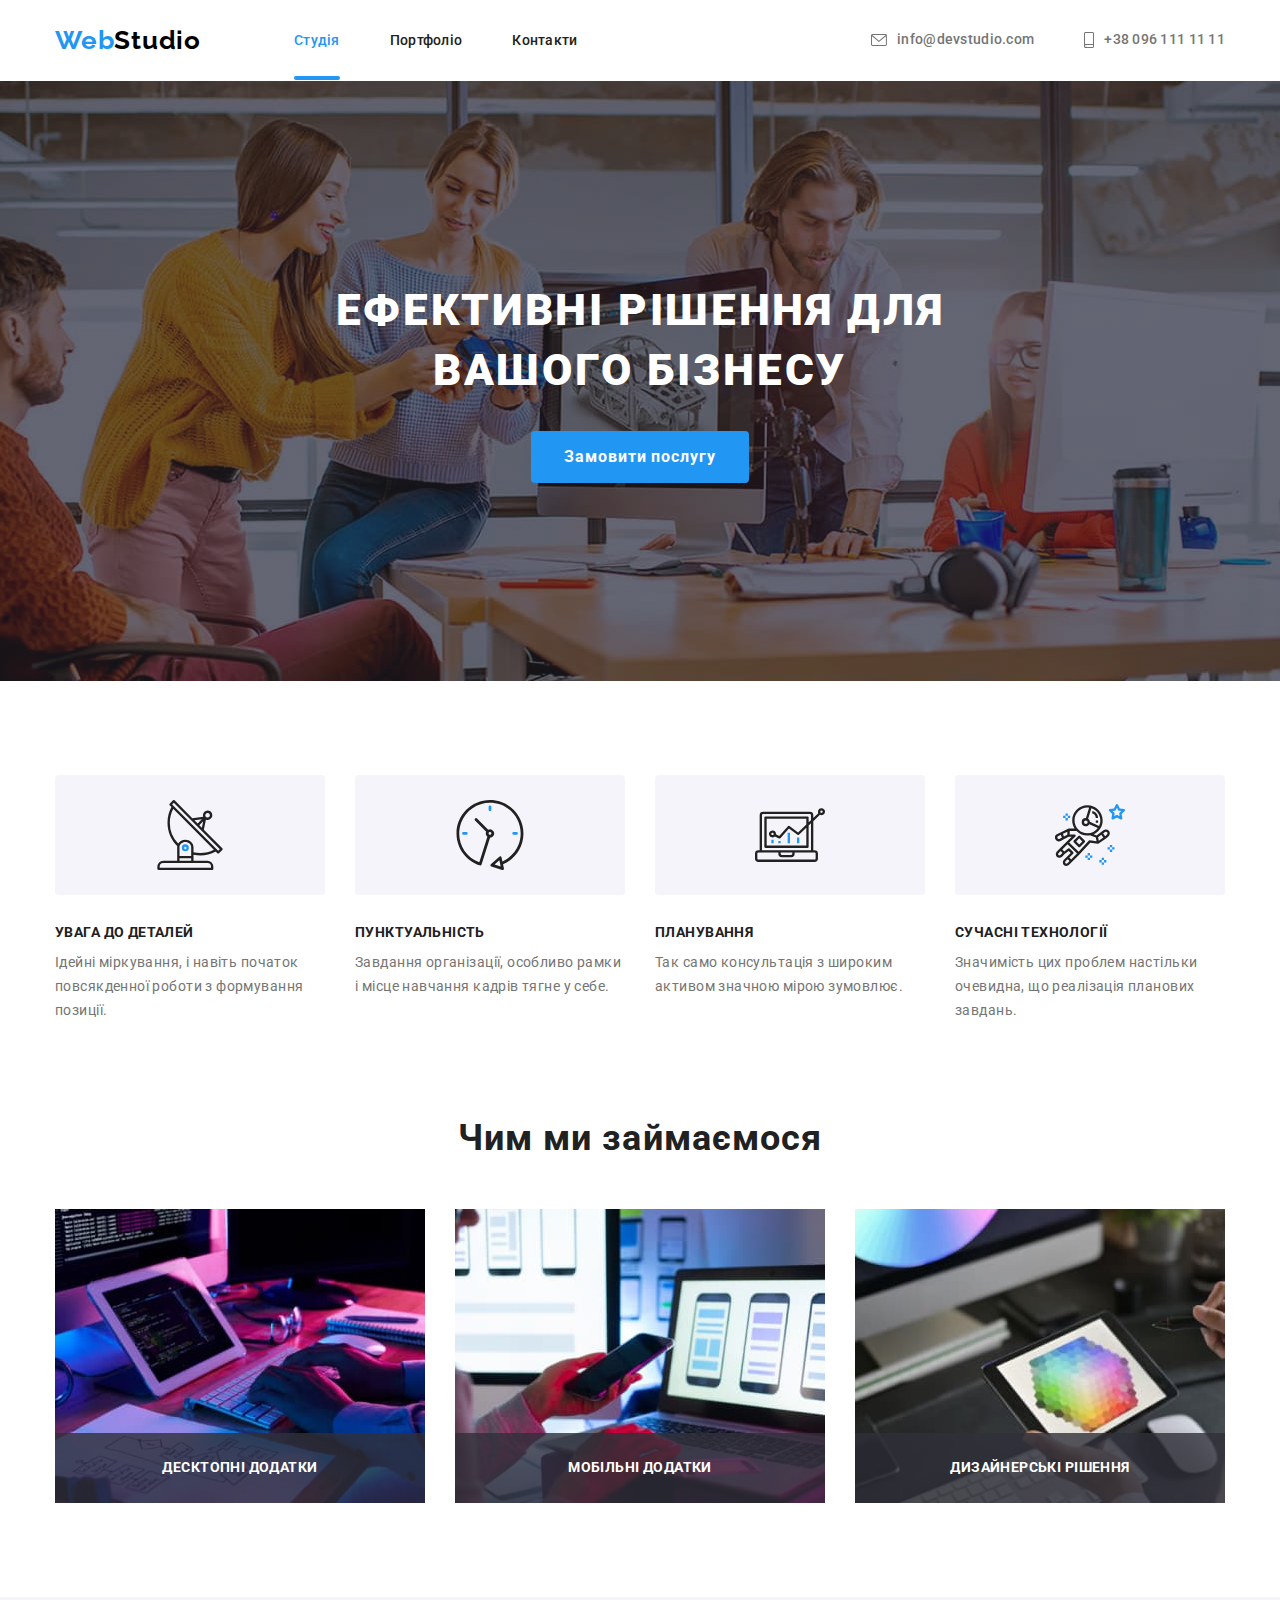
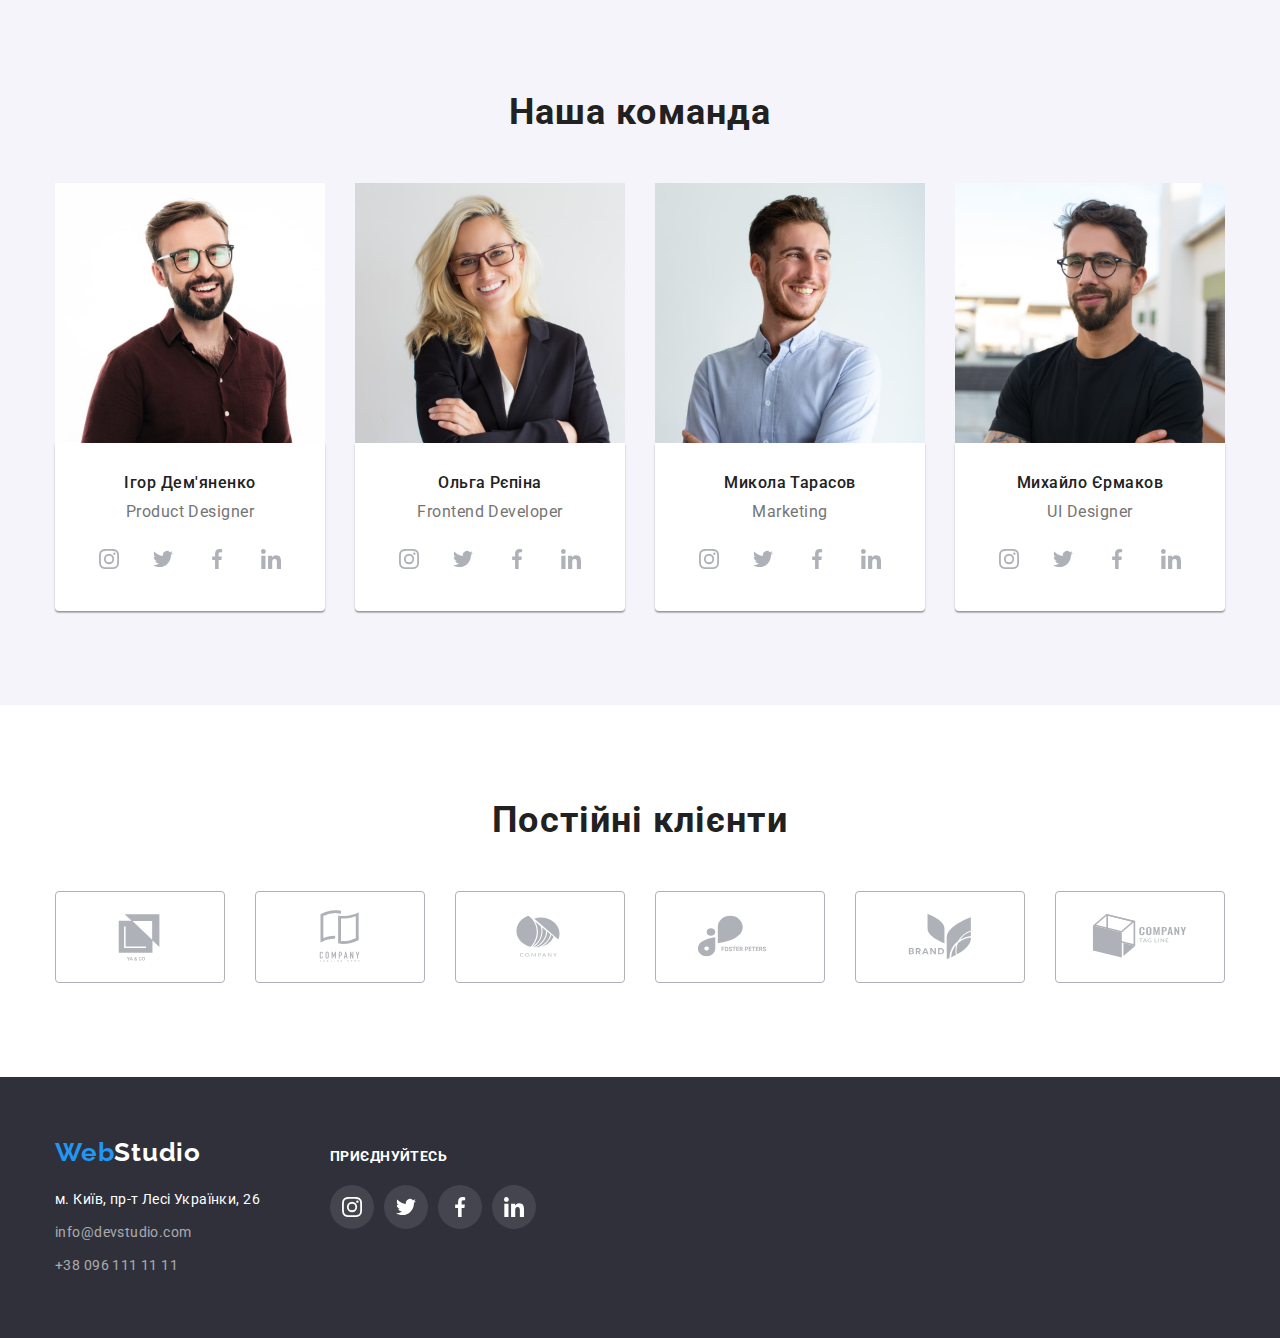
==== index.html @ 506ee1ae "створила репозиторій" ====
<!DOCTYPE html>
<html lang="uk">
<head>
    <meta charset="UTF-8">
    <meta http-equiv="X-UA-Compatible" content="IE=edge">
    <meta name="viewport" content="width=device-width, initial-scale=1.0">
    <title>Document</title>
    <link rel="preconnect" href="https://fonts.googleapis.com">
    <link rel="preconnect" href="https://fonts.gstatic.com" crossorigin>
    <link href="https://fonts.googleapis.com/css2?family=Raleway:wght@700&family=Roboto:wght@400;500;700;900&display=swap"
    rel="stylesheet">
    <link rel="stylesheet" href="https://cdnjs.cloudflare.com/ajax/libs/modern-normalize/1.0.0/modern-normalize.min.css" />
    <link rel="stylesheet" href="./css/styles.css">
</head>
<body>
    <!-- шапка -->
    <header class="header">
        <div class="conteiner">
            <nav class="nav-header list">        
        <a href="" lang="en" class="link logo">
            <span class="logo-color">Web</span>Studio</a>
        <ul class="header-nav list">
            <li class="header-items"><a href="./index.html" class="link studio-link">Студія</a></li>
            <li class="header-items"><a href="./portfolio.html" class="link">Портфоліо</a></li>
            <li class="header-items"><a href="" class="link">Контакти</a></li>
        </ul>
    </nav>
        <ul class="auth-nav list">
            <li class="auth-nav-items">
                <a href="mailto:info@devstudio.com" class="header-link link">
                    <svg class="icon-envelope" width="16" height="12">
                        <use href="./images/sprite.svg#icon-envelope"></use>
                    </svg>
                    info@devstudio.com
                </a>
            </li>
            <li class="auth-nav-items"> 
                <a href="tel:+380961111111" class="header-link link">
                    <svg class="icon-smartphone" width="10" height="16">
                        <use href="./images/sprite.svg#icon-smartphone"></use>
                    </svg>
                    +38 096 111 11 11
                </a>
            </li>
        </ul>
        
    </div>
    
    </header>
    <!-- main -->
    <main>
    <!-- герой -->
     <section class="hero">
        <div class="conteiner">
            <h1 class="hero-title">Ефективні рішення для вашого бізнесу</h1>
            <button type="button" class="hero-button" data-modal-open>Замовити послугу</button>
        </div>
            
    </section>
    
    <!-- "особливості" -->
    <section class="specifics section">
        <div class="conteiner">
        <h2 class="visually-hidden">наші особливості</h2>
    <ul class="specifics-list list">
        <li class="specifics-items">
            <div class="specifics-feature">
                <svg class="icon-specifics" width="70" height="70">
                    <use href="./images/sprite.svg#icon-antenna">

                    </use>
                </svg>
            </div>
            <h3 class="specifics-title">Увага до деталей</h3>
            <p class="specifics-text">Ідейні міркування, і навіть початок повсякденної роботи з формування позиції.</p>
        </li>
        <li class="specifics-items">
            <div class="specifics-feature">
                <svg class="icon-specifics" width="70" height="70">
                    <use href="./images/sprite.svg#icon-clock">
            
                    </use>
                </svg>
            </div>
            <h3 class="specifics-title">Пунктуальність</h3>
            <p class="specifics-text">Завдання організації, особливо рамки і місце навчання кадрів тягне у себе.</p>
        </li>
        <li class="specifics-items">
            <div class="specifics-feature">
                <svg class="icon-specifics" width="70" height="70">
                    <use href="./images/sprite.svg#icon-diagram">
            
                    </use>
                </svg>
            </div>
            <h3 class="specifics-title">Планування</h3>
            <p class="specifics-text">Так само консультація з широким активом значною мірою зумовлює.</p>
        </li>
        <li class="specifics-items">
            <div class="specifics-feature">
                <svg class="icon-specifics" width="70" height="70">
                    <use href="./images/sprite.svg#icon-astronaut">
            
                    </use>
                </svg>
            </div>
            <h3 class="specifics-title">Сучасні технології</h3>
            <p class="specifics-text">Значимість цих проблем настільки очевидна, що реалізація планових завдань.</p>
        </li>
    </ul>
</div>
        
    </section>
    <!-- Чем мы занимаемся -->
    <section class="work section">
        <div class="conteiner">
            <h2 class="work-title">Чим ми займаємося</h2>
        <ul class="work-list list" >
            <li class="work-items">
                <div class="work-card">
                    <img src="./images/box1.jpg" alt="людина працює за комп'ютером" width="370">
                    <h3 class="work-pre-title">Десктопні додатки</h3>
                </div>
                
            </li>
            <li class="work-items">
                <div class="work-card">
                    <img src="./images/box2.jpg" alt="людина працює за смартфоном" width="370">
                    <h3 class="work-pre-title">Мобільні додатки</h3>
                </div>
                
            </li>
            <li class="work-items">
                <div class="work-card">
                    <img src="./images/box3.jpg" alt="людина працює за планшетом" width="370">
                    <h3 class="work-pre-title">Дизайнерські рішення</h3>
                </div>
                
            </li>
        </ul>
    </div>
        
    </section>
    <!-- Наша команда -->
    <section class="team section">
        <div class="conteiner">        
            <h2 class="team-title">Наша команда</h2>
        <ul class="team-list list">

            <li class="team-items"><img src="./images/img1.jpg" alt="дизайнер продукта" width="270">

                 <div class="team-card">
                    <h3 class="team-name">Ігор Дем'яненко</h3>
                     <p lang="en" class="team-text">Product Designer</p>
                    <ul class="actions">
                        <li>
                            <a href="" class="link-icon">
                                <svg class="icon" width="20" height="20">
                                    <use href="./images/sprite.svg#icon-instagram"></use>
                                </svg>
                            </a>
                        </li>
                        <li>
                            <a href="" class="link-icon">
                                <svg class="icon" width="20" height="20">
                                    <use href="./images/sprite.svg#icon-twitter"></use>
                                </svg>
                            </a>
                        </li>
                        <li>
                            <a href="" class="link-icon">
                                <svg class="icon" width="20" height="20">
                                    <use href="./images/sprite.svg#icon-facebook"></use>
                                </svg></a>
                        </li>
                        <li>
                            <a href="" class="link-icon">
                                <svg class="icon" width="20" height="20">
                                    <use href="./images/sprite.svg#icon-linkedin"></use>
                                </svg></a>
                        </li>
                    </ul>
                </div>
            </li>

            <li class="team-items"><img src="./images/img2.jpg" alt="фронтенд-разработчик" width="270">
                <div class="team-card">
                    <h3 class="team-name">Ольга Рєпіна</h3>
                    <p lang="en" class="team-text">Frontend Developer</p>
                    <ul class="actions">
                        <li>
                            <a href="" class="link-icon">
                                <svg class="icon" width="20" height="20">
                                    <use href="./images/sprite.svg#icon-instagram"></use>
                                </svg>
                            </a>
                        </li>
                        <li>
                            <a href="" class="link-icon">
                                <svg class="icon" width="20" height="20">
                                    <use href="./images/sprite.svg#icon-twitter"></use>
                                </svg></a>
                        </li>
                        <li>
                            <a href="" class="link-icon">
                                <svg class="icon" width="20" height="20">
                                    <use href="./images/sprite.svg#icon-facebook"></use>
                                </svg></a>
                        </li>
                        <li>
                            <a href="" class="link-icon">
                                <svg class="icon" width="20" height="20">
                                    <use href="./images/sprite.svg#icon-linkedin"></use>
                                </svg></a>
                        </li>
                    </ul>
                </div>
            </li>

            <li class="team-items"><img src="./images/img3.jpg" alt="специалист по маркетингу" width="270">
                <div class="team-card">
                    <h3 class="team-name">Микола Тарасов</h3>
                    <p lang="en" class="team-text">Marketing</p>
                    <ul class="actions">
                        <li>
                            <a href="" class="link-icon">
                                <svg class="icon" width="20" height="20">
                                    <use href="./images/sprite.svg#icon-instagram"></use>
                                </svg>
                            </a>
                        </li>
                        <li>
                            <a href="" class="link-icon">
                                <svg class="icon" width="20" height="20">
                                    <use href="./images/sprite.svg#icon-twitter"></use>
                                </svg></a>
                        </li>
                        <li>
                            <a href="" class="link-icon">
                                <svg class="icon" width="20" height="20">
                                    <use href="./images/sprite.svg#icon-facebook"></use>
                                </svg></a>
                        </li>
                        <li>
                            <a href="" class="link-icon">
                                <svg class="icon" width="20" height="20">
                                    <use href="./images/sprite.svg#icon-linkedin"></use>
                                </svg></a>
                        </li>
                    </ul>
                </div>
            </li>

            <li class="team-items"><img src="./images/img4.jpg" alt="дизайнер пользовательского интерфейса" width="270">
                <div class="team-card">
                    <h3 class="team-name">Михайло Єрмаков</h3>
                    <p lang="en" class="team-text">UI Designer</p>
                    <ul class="actions">
                        <li>
                            <a href="" class="link-icon">
                                <svg class="icon" width="20" height="20">
                                    <use href="./images/sprite.svg#icon-instagram"></use>
                                </svg>
                            </a>
                        </li>
                        <li>
                            <a href="" class="link-icon">
                                <svg class="icon" width="20" height="20">
                                    <use href="./images/sprite.svg#icon-twitter"></use>
                                </svg></a>
                        </li>
                        <li>
                            <a href="" class="link-icon">
                                <svg class="icon" width="20" height="20">
                                    <use href="./images/sprite.svg#icon-facebook"></use>
                                </svg>
                            </a>
                        </li>
                        <li>
                            <a href="" class="link-icon">
                                <svg class="icon" width="20" height="20">
                                    <use href="./images/sprite.svg#icon-linkedin"></use>
                                </svg>
                            </a>
                        </li>
                    </ul>
                </div>
            </li>
        </ul>
    </div>

    </section>

    <!-- постійні слієнти -->
    <section class="client section">
        <div class="conteiner">
            <h2 class="client-title">Постійні клієнти</h2>
            <ul class="client-list list">
                <li class="client-items">
                    <a href="" class="client-link">
                        <svg class="icon-client" width="106" height="60">
                            <use href="./images/sprite.svg#icon-group1"></use>
                        </svg>
                    </a>
                </li>
                <li class="client-items">
                    <a href="" class="client-link">
                        <svg class="icon-client" width="106" height="60">
                            <use href="./images/sprite.svg#icon-group2"></use>
                        </svg>
                    </a>
                </li>
                <li class="client-items">
                    <a href="" class="client-link">
                        <svg class="icon-client" width="106" height="60">
                            <use href="./images/sprite.svg#icon-group3"></use>
                        </svg>
                    </a>
                </li>
                <li class="client-items">
                    <a href="" class="client-link">
                        <svg class="icon-client" width="106" height="60">
                            <use href="./images/sprite.svg#icon-group4"></use>
                        </svg>
                    </a>
                </li>
                <li class="client-items">
                    <a href="" class="client-link">
                        <svg class="icon-client" width="106" height="60">
                            <use href="./images/sprite.svg#icon-group5"></use>
                        </svg>
                    </a>
                </li>
                <li class="client-items">
                    <a href="" class="client-link">
                        <svg class="icon-client" width="106" height="60">
                            <use href="./images/sprite.svg#icon-group6"></use>
                        </svg>
                    </a>
                </li>
            </ul>

        </div>
    </section>
</main>

<footer class="footer">
    <div class="conteiner">
        <div>
            <a href="" lang="en" class="link logo footer-logo"><span class="logo-color">Web</span><span
                    class="logo-second">Studio</span></a>
            <address class="footer-address">
                <p class="footer-text">м. Київ, пр-т Лесі Українки, 26</p>
                <ul class="footer-contacts list">
                    <li class="footer-items"><a href="mailto:info@devstudio.com" class="link">info@devstudio.com</a></li>
                    <li class="footer-items"><a href="tel:+380961111111" class="link">+38 096 111 11 11</a></li>
                </ul>
            </address>
        </div> 
        
    <div class="social-links">
        <h3 class="links-title">приєднуйтесь</h3>
        <ul class="social-links-list list">
            <li class="social-links-items">
                <a href="" class="social-links-link">
                    <svg class="icon-social-links" width="20" height="20">
                        <use href="./images/sprite.svg#icon-instagram"></use>
                    </svg>
                </a>
            </li>
            <li class="social-links-items">
                <a href="" class="social-links-link">
                    <svg class="icon-social-links" width="20" height="20">
                      <use href="./images/sprite.svg#icon-twitter"></use>
                    </svg>
                </a>
            </li>
            <li class="social-links-items">
                <a href="" class="social-links-link">
                  <svg class="icon-social-links" width="20" height="20">
                    <use href="./images/sprite.svg#icon-facebook"></use>
                  </svg>
                </a>
                
            </li>
            <li class="social-links-items">
                <a href="" class="social-links-link">
                    <svg class="icon-social-links" width="20" height="20">
                      <use href="./images/sprite.svg#icon-linkedin"></use>
                    </svg>
                </a>
                
            </li>
        </ul>
    </div>
    </div>
</footer>
<!-- модальне вікно -->
<div class="backdrop is-hidden" data-modal>
    <div class="modal">
        <button type="button" class="btn-modal-close" data-modal-close>
            <svg class="icon-close-black" width="18" height="18">
                <use href="./images/icon-close.svg#icon-close-black"></use>
            </svg>
        </button>
    </div>
</div>
<script src="./js/modal.js"></script>
    
</body>
</html>
---- css/styles.css ----
:root {
    --primery-text-color: #212121;
    --primery-bg-color: #FFFFFF;;
    --text-color: #757575;
    --accent: #2196F3;
    --hero-title-color: #FFFFFF;
    --footer-text-color: #FFFFFF;
    --footer-link-color: #FFFFFF99;
    --social-links-color: #FFFFFF;

}


p,
h1,
h2,
h3,
h4,
h5,
h6 {
    margin: 0;
}

ul {
    margin: 0;
    padding-left: 0;
}
img {
    display: block;
    max-width: 100%;
    height: auto;
}

body {
    color: var(--primery-text-color, black);
    background-color: var(--primery-bg-color, white);
    font-family: 'Roboto', sans-serif;
    
}
.visually-hidden {
    position: absolute;
    white-space: nowrap;
    width: 1px;
    height: 1px;
    overflow: hidden;
    border: 0;
    padding: 0;
    clip: rect(0 0 0 0);
    clip-path: inset(50%);
    margin: -1px;
}
.conteiner {
    width: 1200px;
    padding-left: 15px;
    padding-right: 15px;
    margin-left: auto;
    margin-right: auto;

    /* outline: 2px solid brown; */
}

/* header */
/* стилізація лого */

.header {
    padding-top: 25px;
    padding-bottom: 25px;
}
.header-portfolio {
    border-bottom: 1px solid #ECECEC;
}
.header .conteiner {
    display: flex;
    align-items: center;
      
}

.logo {
    color: #000000;
    font-family: 'Raleway', sans-serif;
    font-size: 26px;
    font-weight: 700;
    line-height: 1.19;
    letter-spacing: 0.03em;
    transition: color 250ms cubic-bezier(0.4, 0, 0.2, 1);
}

.logo-color {
    color: var(--accent, blue);
}
.logo:hover,
.logo:focus {
    color: var(--accent, blue);
}
.nav-header {
    display: flex;
}
.header-nav {
    display: flex;
    margin-left: 93px;
    align-items: center;
    column-gap: 50px;
}

.header-nav .link {
    color: var(--primery-text-color, black);
    font-size: 14px;
    padding-top: 32px;
    padding-bottom: 32px;
    font-weight: 500;
    line-height: 1.14;
    letter-spacing: 0.02em;
    transition: color 250ms cubic-bezier(0.4, 0, 0.2, 1);
    
}
.header-nav .link:hover,
.header-nav .link:focus {
    color: var(--accent, blue);
}

.header-nav .studio-link {
    color: var(--accent, blue);
    position: relative;
}

.studio-link::after {
    content: '';
    position: absolute;
    left: 0;
    bottom: 0;
    width: 100%;
    height: 4px;
    background: #2196F3;
    border-radius: 2px;
}

    

/* -------auth-nav---------- */
.auth-nav {
    display: flex;
    margin-left: auto;
    column-gap: 50px;
}
.auth-nav .link {
    color: var(--text-color, grey);
    font-size: 14px;
    font-weight: 500;
    line-height: 1.14;
    letter-spacing: 0.02em;
    transition: color 250ms cubic-bezier(0.4, 0, 0.2, 1);
}
.header-link {
    display: flex;
    align-items: center;
    gap: 10px;
}
.header-link:hover,
.header-link:focus {
    color: var(--accent);
    
}
.header-link:hover .icon-envelope,
.header-link:focus .icon-envelope {
    fill: var(--accent);
}
.icon-envelope {
    fill: #757575;
    cursor: pointer;
    transition: fill 250ms cubic-bezier(0.4, 0, 0.2, 1);
}
.header-link:hover .icon-smartphone,
.header-link:focus .icon-smartphone {
    fill: var(--accent);
}
.icon-smartphone {
    fill: #757575;
    cursor: pointer;
    transition: fill 250ms cubic-bezier(0.4, 0, 0.2, 1);
}

/* ------main----------*/
/* секція герой */
.section {
    padding-top: 94px;
    padding-bottom: 94px;
    
}

.hero {
  padding-top: 200px;
  padding-bottom: 200px;
  text-align: center;
  background-color: gray;
  max-width: 1600px;
  height: 600px;
  background-image: linear-gradient(rgba(47, 48, 58, 0.4), rgba(47, 48, 58, 0.4)), url(../images/hero.jpg);
  background-size: cover;
  background-repeat: no-repeat;
  background-position: center;
  margin-left: auto;
  margin-right: auto;
}
.hero-title {
    max-width: 696px;
    margin: auto;
    margin-bottom: 30px;

    color: var(--hero-title-color, white);
    font-size: 44px;
    font-weight: 900;
    line-height: 1.36;
    letter-spacing: 0.06em;
    text-transform: uppercase;
}
/* button */
.hero-button {
    display: inline-block;
    min-width: 216px;
    border-radius: 4px;
    border: 1px solid transparent;
    padding: 10px 32px;
    

    color: #FFFFFF;
    background-color: var(--accent, blue);
    font-family: inherit;
    font-size: 16px;
    font-weight: 700;
    line-height: 1.88;
    letter-spacing: 0.06em;
    cursor: pointer;
    transition: background-color 250ms cubic-bezier(0.4, 0, 0.2, 1);
    
}
.hero-button:hover,
.hero-button:focus {
    background-color: #188ce8;
}


/* specifics */

.specifics-list {
    display: flex;
    gap: 30px;   
}
.specifics-items {
    width: 270px;
}

.specifics-feature {
    height: 120px;
    border-radius: 4px;
    background-color: #F5F4FA; 
    padding: 25px 100px;
    margin-bottom: 30px;
}

.specifics-title {
    margin-bottom: 10px;

    color: var(--primery-text-color, black);
    font-size: 14px;
    font-weight: 700;
    line-height: 1.14;
    letter-spacing: 0.03em;
    text-transform: uppercase;
        
}
.specifics-text {

    color: var(--text-color, grey);
    font-size: 14px;
    line-height: 1.71;
    letter-spacing: 0.03em;
}

/* --------work-section------- */
.work {
    padding-top: 0;
    
}
.work-list {
    display: flex;
    gap: 30px;
    
}
.work-items {
    width: calc((100%-60px) / 3);
    
}
.work-title {
    margin-bottom: 50px;

    color: var(--primery-text-color, black);
    font-size: 36px;
    font-weight: 700;
    line-height: 1.17;
    letter-spacing: 0.03em;
    text-align: center;
}
.work-card {
    position: relative;
}
.work-pre-title {
    position: absolute;
    bottom: 0;
    display: flex;
    justify-content: center;
    align-items: center;
    width: 100%;
    height: 70px;
    background-color: rgba(47, 48, 58, 0.8);
    font-weight: 700;
    font-size: 14px;
    line-height: 1.14;
    text-align: center;
    letter-spacing: 0.03em;
    text-transform: uppercase;
    color: #FFFFFF;
}

/* -------team-section-----------*/
.team {
    background-color: #F5F4FA;
}
.team-title {
    margin-bottom: 50px;
    color: var(--primery-text-color, black);
    font-size: 36px;
    font-weight: 700;
    line-height: 1.17;
    letter-spacing: 0.03em;
    text-align: center;
}

.team-list {
    display: flex;
    gap: 30px;
    
}
.team-items {
    width: calc((100%-90px) / 4);
}

.team-card {
    background-color: var(--primery-bg-color, white);
    border-radius: 0px 0px 4px 4px;
    padding-top: 30px;
    padding-bottom: 30px;
    max-width: 270px;
    text-align: center;
    box-shadow: 0px 1px 3px rgba(0, 0, 0, 0.12),
     0px 1px 1px rgba(0, 0, 0, 0.14), 
     0px 2px 1px rgba(0, 0, 0, 0.2);
}
.team-name {
    min-width: 130px;
    margin-bottom: 10px;

    color: var(--primery-text-color, black);
    font-size: 16px;
    font-weight: 500;
    line-height: 1.19;
    letter-spacing: 0.03em;
        
}
.team-text {
    min-width: 130px;
    margin-bottom: 16px;

    color: var(--text-color, grey);
    line-height: 1.19;
    letter-spacing: 0.03em;
}
.actions {
    display: flex;
    padding: 0;
    margin: 0%;
    gap: 10px;
    justify-content: center;
    list-style: none;

}

.link-icon {
    display: flex;
    align-items: center;
    justify-content: center;
    width: 44px;
    height: 44px;
    background-color: #FFFFFF;
    border-radius: 50%;
    transition: background-color 250ms cubic-bezier(0.4, 0, 0.2, 1);
}

.link-icon:hover,
.link-icon:focus {
    background-color: var(--accent);
}
.link-icon:hover .icon,
.link-icon:focus .icon {
    fill: #FFFFFF;
}
.icon {
    fill: #AFB1B8;
    transition: fill 250ms cubic-bezier(0.4, 0, 0.2, 1);
}

/* ----списки------ */
.list {
    list-style: none;
}
.link {
    text-decoration: none;
}
/* ------постійні клієнти------*/

.client-title {
    margin-bottom: 50px;

    color: var(--primery-text-color, black);
    font-weight: 700;
    font-size: 36px;
    line-height: 1.17;
    text-align: center;
    letter-spacing: 0.03em;
}
.client-list {
    display: flex;
    padding: 0;
    margin: 0;
    gap: 30px;   
}

.client-items {
    width: 170px;
    height: 92px;
}
.client-link:hover,
.client-link:focus {
    border-color: var(--accent);
}
.client-link {
    display: flex;
    width: 100%;
    height: 100%;
    align-items: center;
    justify-content: center;
    border: 1px solid #AFB1B8;
    border-radius: 4px;
    transition: border 250ms cubic-bezier(0.4, 0, 0.2, 1);

}
.icon-client {
    fill: #AFB1B8;
    transition: fill 250ms cubic-bezier(0.4, 0, 0.2, 1);
}
.client-link:hover .icon-client,
.client-link:focus .icon-client {
    fill: var(--accent);
}
/* -----footer------*/

 .footer {
    background-color: #2F303A;
    padding-top: 60px;
    padding-bottom: 60px;
 }

 /* logo footer */

 .logo-second {
     color: #FFFFFF;
    transition: color 250ms cubic-bezier(0.4, 0, 0.2, 1);
 }

.footer-logo {
    display: block;
    margin-bottom: 20px;
 }
 .logo-second:hover,
 .logo-second:focus {
     color: var(--accent, blue);
 }

.footer-text {
    margin-bottom: 9px;
    color: var(--contacts-text-color, white);
    font-style: normal;
    font-size: 14px;
    line-height: 1.71;
    letter-spacing: 0.03em;      
}
.footer-contacts {
    display: flex;
    flex-direction: column;
    gap: 9px;
}
.footer-contacts .link {
    color: var(--footer-link-color, white);
    font-style: normal;
    font-size: 14px;
    line-height: 1.71;
    letter-spacing: 0.03em;
    transition: color 250ms cubic-bezier(0.4, 0, 0.2, 1);
}
.footer-contacts .link:hover,
.footer-contacts .link:focus {
    color: var(--accent, blue);
}
.footer>.conteiner {
    display: flex;
    align-items: baseline;
}


.social-links {
    display: flex;
    flex-direction: column;
    margin-left: 70px;

}

.links-title {
    margin-bottom: 20px;
    color: var(--footer-text-color);        
    font-weight: 700;
    font-size: 14px;
    line-height: 1.14;
    letter-spacing: 0.03em;
    text-transform: uppercase;
}
.social-links-list {
    display: flex;
    gap: 10px;
}
.social-links-link {
    display: inline-block;
    padding: 12px;
    border-radius: 50%;
    width: 44px;
    height: 44px;
    background-color: rgba(255, 255, 255, 0.1);
    transition: background-color 250ms cubic-bezier(0.4, 0, 0.2, 1);
}
.social-links-link:hover,
.social-links-link:focus {
    background-color: var(--accent);
}
.icon-social-links {
    fill: var(--social-links-color);
}
/* -------модальне вікно------- */

.backdrop {
    width: 100%;
    height: 100%;
    position: fixed;
    top: 0;
    background-color: rgba(0, 0, 0, 0.2);
    transition: opacity 250ms cubic-bezier(0.4, 0, 0.2, 1), 
    visibility 250ms cubic-bezier(0.4, 0, 0.2, 1);
}
.modal {
    width: 528px;
    min-height: 581px;
    background-color: #FFFFFF;
    border-radius: 4px;
    box-shadow: 0px 1px 3px rgba(0, 0, 0, 0.12), 0px 1px 1px rgba(0, 0, 0, 0.14), 0px 2px 1px rgba(0, 0, 0, 0.2);
    position: absolute;
    top: 50%;
    left: 50%;
    transform: translate(-50%, -50%) scale(1);
    transition: transform 250ms cubic-bezier(0.4, 0, 0.2, 1);

}

.backdrop.is-hidden .modal {
    transform: translate(-50%, -50%) scale(0);
}
.btn-modal-close {
    width: 30px;
    height: 30px;
    position: absolute;
    right: 14px;
    top: 14px;
    background: #FFFFFF;
    border: 1px solid rgba(0, 0, 0, 0.1);
    border-radius: 50%;
    display: flex;
    align-items: center;
    justify-content: center;
    cursor: pointer;
}
.is-hidden {
    opacity: 0;
    visibility: hidden;
    pointer-events: none;
}

/* -------portfolio-------- */
.header-nav .portfolio-link {
    color: var(--accent, blue);
    position: relative;
}
.portfolio-link::after {
    content: '';
    position: absolute;
    left: 0;
    bottom: 0;
    width: 100%;
    height: 4px;
    background: #2196F3;
    border-radius: 2px

}
.filter-list .link {
    color: var(--primery-text-color, black);
}

/* portfolio button */

    
.button-list {
    display: flex;
    justify-content: center;
    gap: 8px;
    margin-bottom: 50px;
}

.button-portfolio {
    display: inline-block;
    min-width: 73px;
    border-radius: 4px;
    border: 1px solid transparent;
    padding: 6px 22px;
    text-align: center;

    color: var(--primery-text-color, black);
    background-color: #F5F4FA;
    font-family: inherit;   
    font-weight: 500;
    font-size: 16px;
    line-height: 1.62;
    letter-spacing: 0.03em;
    cursor: pointer;
    transition-property: color, background-color, box-shadow;
    transition-duration: 250ms;
    transition-timing-function: cubic-bezier(0.4, 0, 0.2, 1)
}

.button-portfolio:hover,
.button-portfolio:focus {
    color: var(--hero-title-color, white);
    background-color: var(--accent, blue);
    box-shadow: 0px 3px 1px rgba(0, 0, 0, 0.1), 0px 1px 2px rgba(0, 0, 0, 0.08), 0px 2px 2px rgba(0, 0, 0, 0.12);
}

.filter-list {
   display: flex;
   flex-wrap: wrap;
   gap: 30px;
    
}
.filter-items {
    max-width: 370px;
}
.filter-items {
    width: calc((100%-60px) / 3);   
}
.filter-link {
    display: block;
}
.filter-link:hover,
.filter-link:focus {
    box-shadow: 0px 1px 1px rgba(0, 0, 0, 0.12), 0px 4px 4px rgba(0, 0, 0, 0.06), 1px 4px 6px rgba(0, 0, 0, 0.16);
}
.filter-card {
    padding: 20px 24px;
    border: 1px solid #EEEEEE;
    border-top: none;
    background: #FFFFFF;

}
.filter-title {
    margin-bottom: 4px;
    max-width: 322px;
    
    color: var(--primery-text-color, black);
    font-size: 18px;
    font-weight: 700;
    line-height: 2;
    letter-spacing: 0.06em;
        
}
.filter-text {
    max-width: 322px;
    
    color: var(--text-color, grey);
    line-height: 1.88;
    letter-spacing: 0.03em;       
}
.filter-top-wrap {
    position: relative;
    overflow: hidden;
}
.filter-top-text {
    position: absolute;
    top: 0;
    left: 0;
    width: 100%;
    height: 100%;
    padding: 63px 24px;
    font-weight: 400;
    font-size: 18px;
    line-height: 1.56;
    letter-spacing: 0.03em;
    background-color: rgba(33, 150, 243, 0.9);
    color: #FFFFFF;
    transform: translateY(100%);
    transition: transform 250ms cubic-bezier(0.4, 0, 0.2, 1);
}
.filter-link:hover .filter-top-text,
.filter-link:focus .filter-top-text {
    transform: translateY(0%)
}
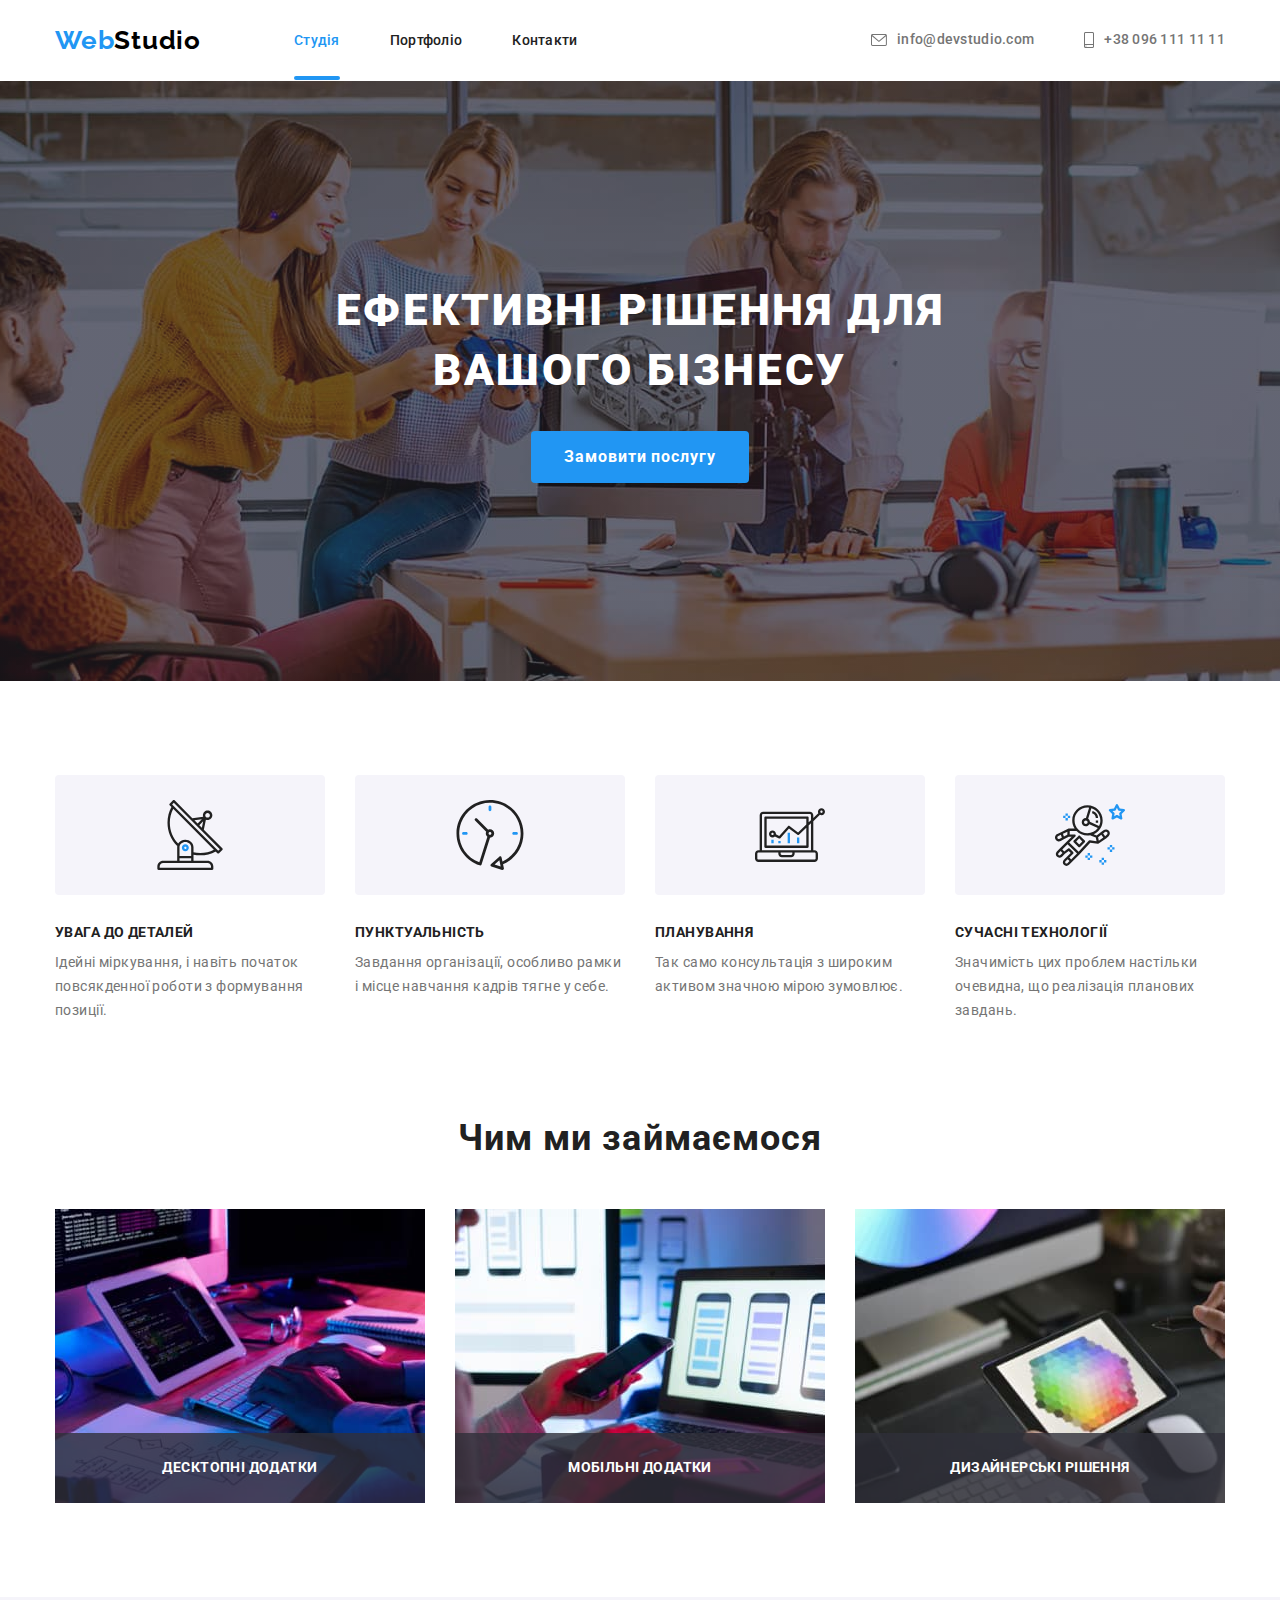
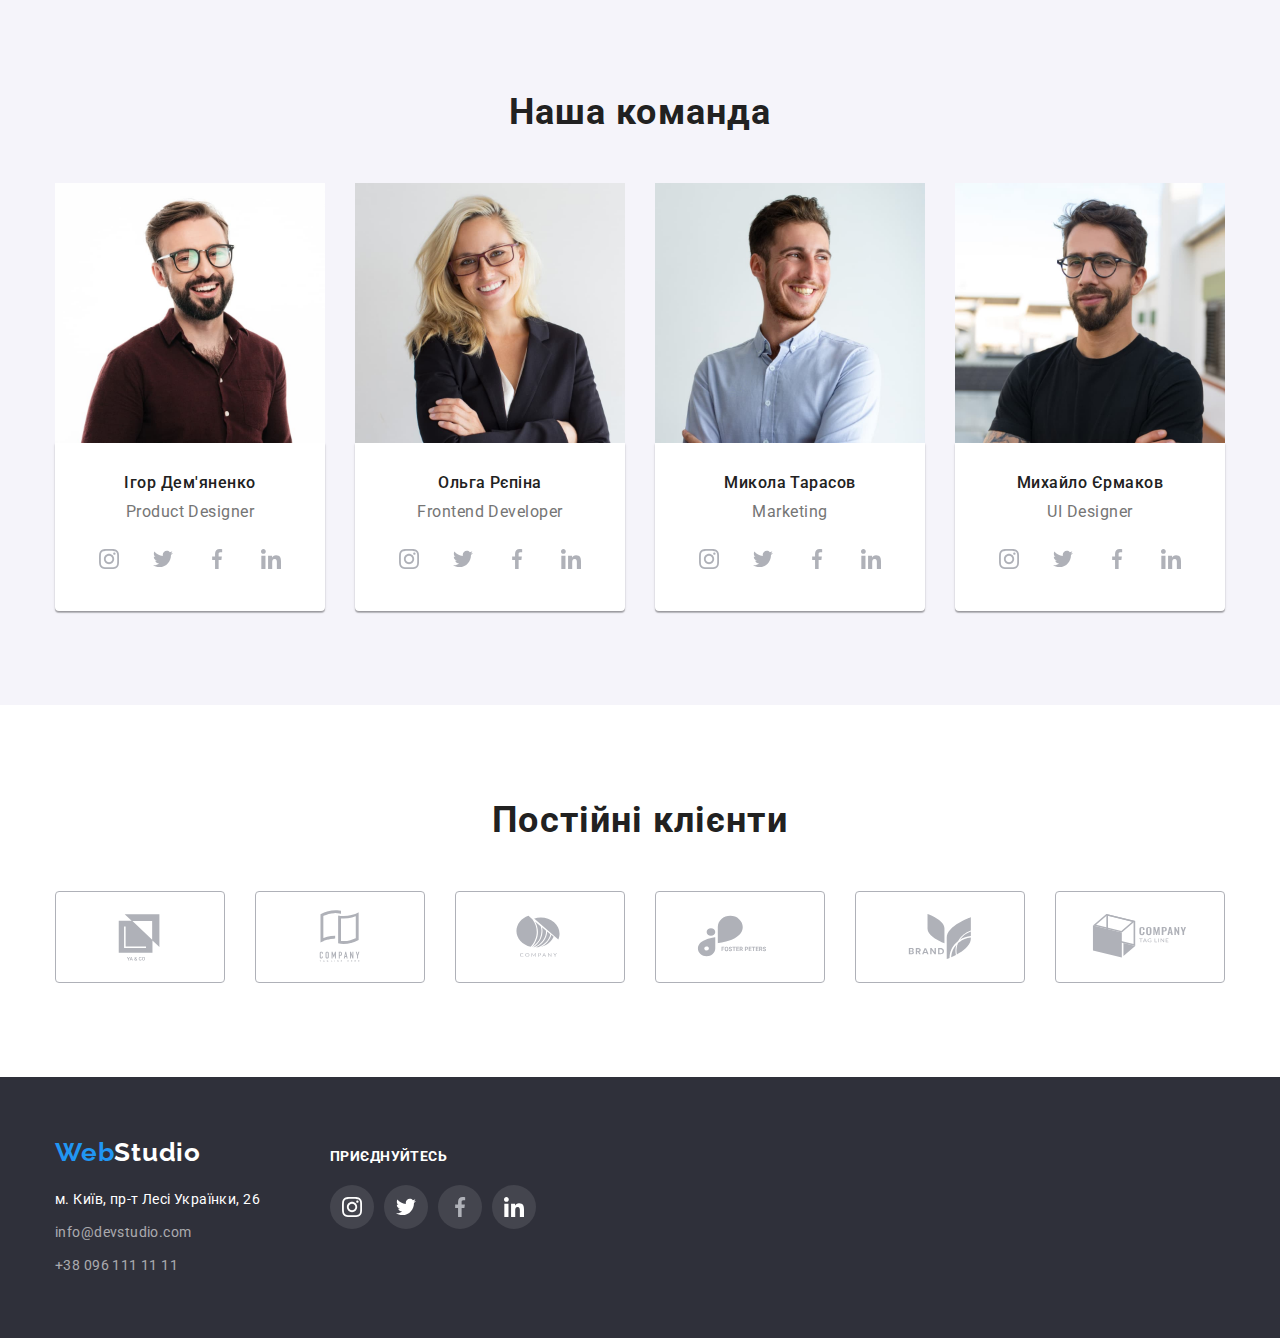
==== commit 97626d6a: "checkbox" ====
--- a/index.html
+++ b/index.html
@@ -403,6 +403,56 @@
                 <use href="./images/icon-close.svg#icon-close-black"></use>
             </svg>
         </button>
+        <form for="" class="modal-form">
+            <p class="modal-title">Залиште свої дані, ми вам передзвонимо</p>
+            <div class="input-field">
+                <label for="name" class="modal-text">Ім'я</label>
+                <div class="input-wrap">
+                    <input type="name" class="form-input" name="name" id="name" required>
+                    <svg class="input-icon" width="18" height="18">
+                        <use href="./images/sprite.svg#icon-person"></use>
+                    </svg>
+                </div>
+                
+            </div>
+            <div class="input-field">
+                <label for="tel" class="modal-text">Телефон</label>
+                <div class="input-wrap">
+                    <input type="tel" class="form-input" name="tel" id="tel" required>
+                    <svg class="input-icon" width="18" height="18">
+                        <use href="./images/sprite.svg#icon-phone"></use>
+                    </svg>
+                </div>
+                
+            </div>
+            <div class="input-field">
+                <label for="mail" class="modal-text">Пошта</label>
+                <div class="input-wrap">
+                    <input type="email" class="form-input" name="mail" id="mail" required>
+                    <svg class="input-icon" width="18" height="18">
+                        <use href="./images/sprite.svg#icon-email"></use>
+                    </svg>
+                </div>
+                
+
+            </div>
+            <div class="textarea-field">
+            <label for="user-comment" class="modal-text">Коментар</label>
+            <textarea name="user-comment" id="user-comment" class="form-textarea" placeholder="Введіть текст"></textarea>
+            </div>
+            
+            <div class="check-field">
+                <input type="checkbox" class="input-check" name="check-policy" id="check-policy" value="true">
+            <label for="check-policy" class="check-text">
+                <span>
+                    <svg class="icon-check-mark" width="11" height="8">
+                        <use href="./images/sprite.svg#icon-check-mark"></use>
+                    </svg>
+                </span>Погоджуюся з розсилкою та приймаю 
+                <a href="" class="check-link link">Умови договору</a>
+            </label>
+            </div>
+        </form>
     </div>
 </div>
 <script src="./js/modal.js"></script>
--- a/css/styles.css
+++ b/css/styles.css
@@ -600,7 +600,120 @@
     visibility: hidden;
     pointer-events: none;
 }
-
+.icon-close-black {
+    fill: currentColor;
+    transition: fill 250ms cubic-bezier(0.4, 0, 0.2, 1);
+}
+.icon-close-black:hover,
+.icon-close-black:focus {
+    fill: var(--accent); 
+}
+/*-------- form -------*/
+.modal-form {
+    padding: 40px;
+}
+.input-field {
+    margin-bottom: 10px;
+}
+.modal-title {
+    margin-bottom: 12px;
+    font-weight: 700;
+    font-size: 20px;
+    line-height: 1.15;
+    text-align: center;
+    letter-spacing: 0.03em;
+    color: var(--primery-text-color);
+}
+.form-input {
+    width: 100%;
+    height: 40px;
+    border: 1px solid rgba(33, 33, 33, 0.2);
+    border-radius: 4px;
+    padding-left: 42px;
+    padding-top: 12px;
+    padding-bottom: 12px;
+}
+.modal-text {
+    display: block;
+    margin-bottom: 4px;
+    font-weight: 400;
+    font-size: 12px;
+    line-height: 1.17;
+    letter-spacing: 0.01em;
+    color: var(--text-color);
+}
+.textarea-field {
+    margin-bottom: 20px;  
+}
+.form-textarea {
+    width: 100%;
+    height: 120px;
+    resize: none;
+    padding: 12px 16px;
+    border: 1px solid rgba(33, 33, 33, 0.2);
+    border-radius: 4px;
+    
+}
+.form-textarea:focus {
+    outline-color: var(--accent);
+
+}
+.form-textarea::placeholder {
+    font-weight: 400;
+    font-size: 12px;
+    line-height: 1.17;
+    letter-spacing: 0.01em;
+    color: rgba(117, 117, 117, 0.5);
+}
+.input-wrap{
+    position: relative;
+}
+.input-icon {
+    position: absolute;
+    top: 50%;
+    left: 12px;
+    transform: translateY(-50%);
+
+}
+.form-input:focus {
+    outline-color: var(--accent);
+}
+.form-input:focus + .input-icon {
+    fill: var(--accent);
+}
+/*-------checkbox--------- */
+.check-field {
+    margin-bottom: 30px;
+}
+.check-text {
+    display: flex;
+    align-items: center;
+    font-size: 14px;
+    line-height: 1.71;
+    letter-spacing: 0.03em;
+    color: var(--text-color);
+}
+.check-link {
+    font-size: 14px;
+    line-height: 1.71;
+    letter-spacing: 0.03em;
+    text-decoration-line: underline;
+    color: var(--accent);
+}
+.icon-check-mark {
+    fill: transparent;
+    transition: fill 250ms cubic-bezier(0.4, 0, 0.2, 1);
+}
+.check-text span {
+    width: 16px;
+    height: 15px;
+    border-radius: 2px;
+    border: 2px solid #212121;
+    display: flex;
+    align-items: center;
+    justify-content: center;
+    margin-right: 7px;
+}
 /* -------portfolio-------- */
 .header-nav .portfolio-link {
     color: var(--accent, blue);
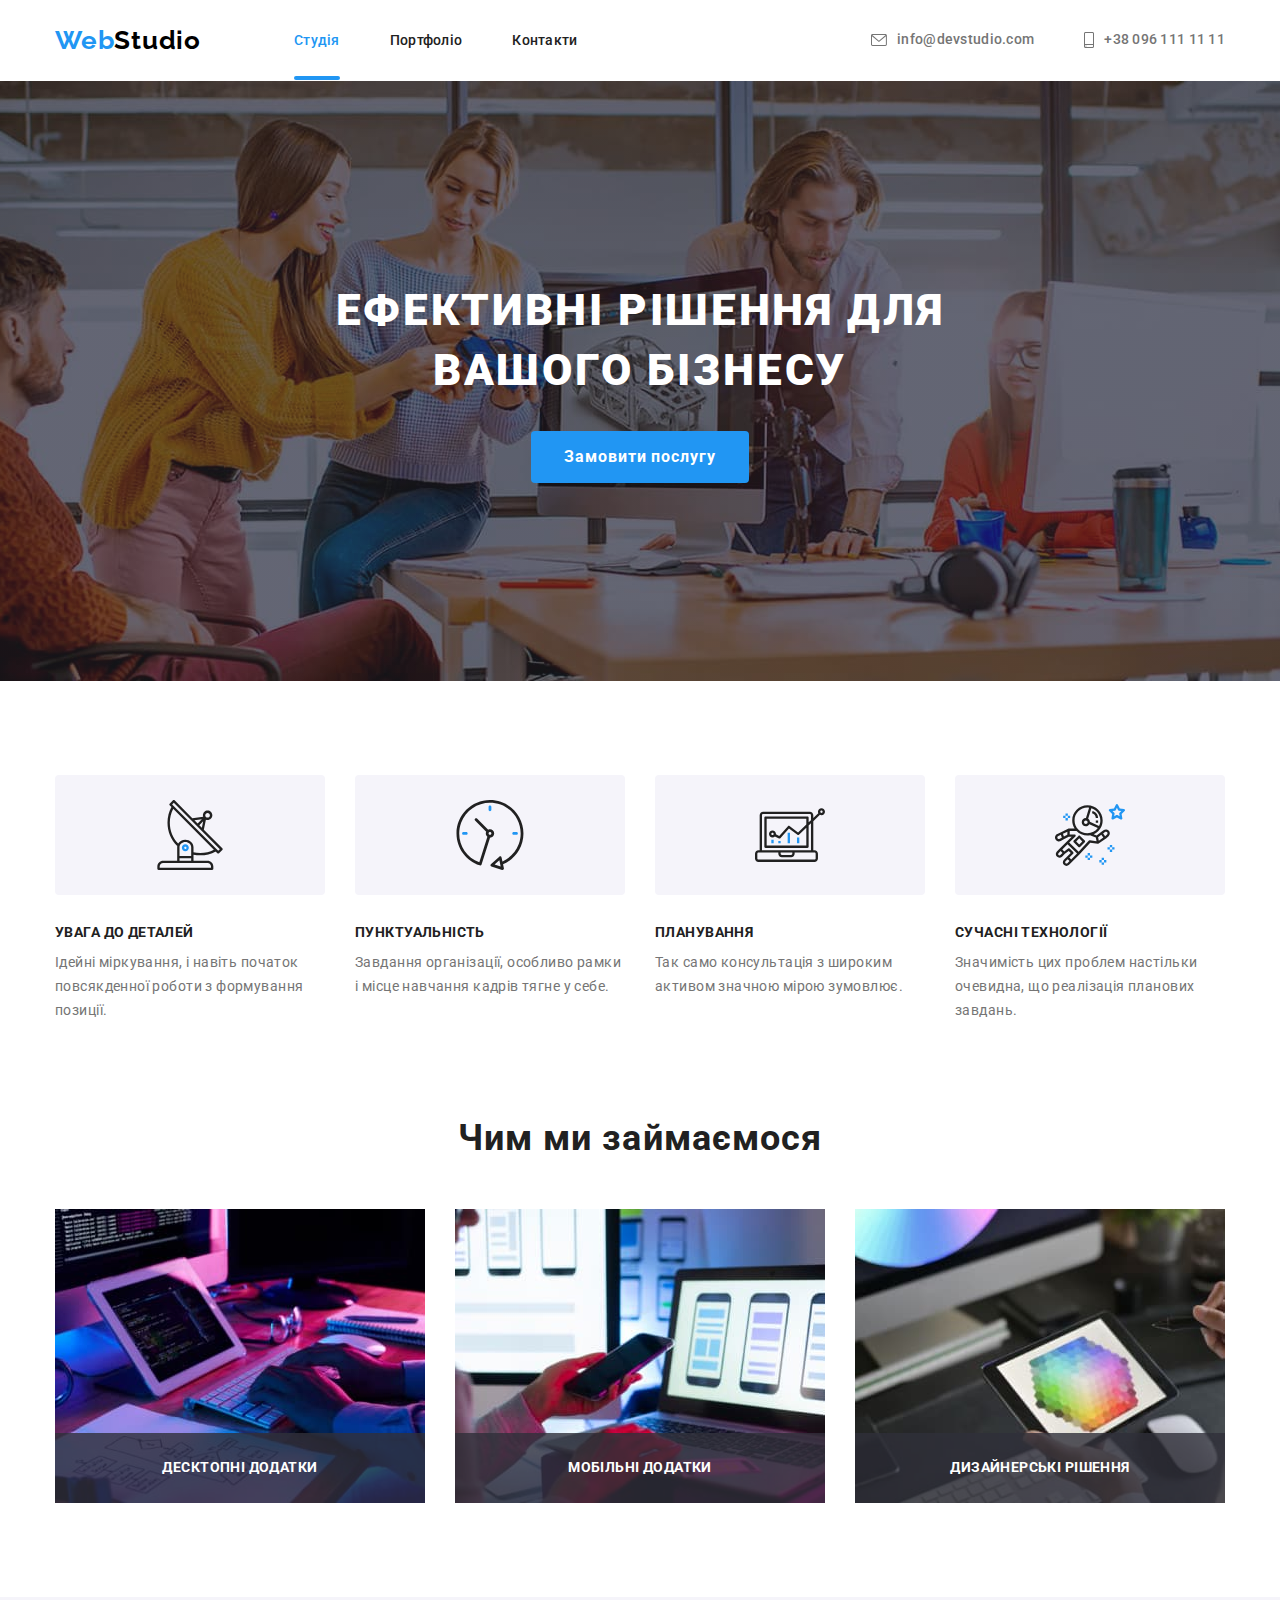
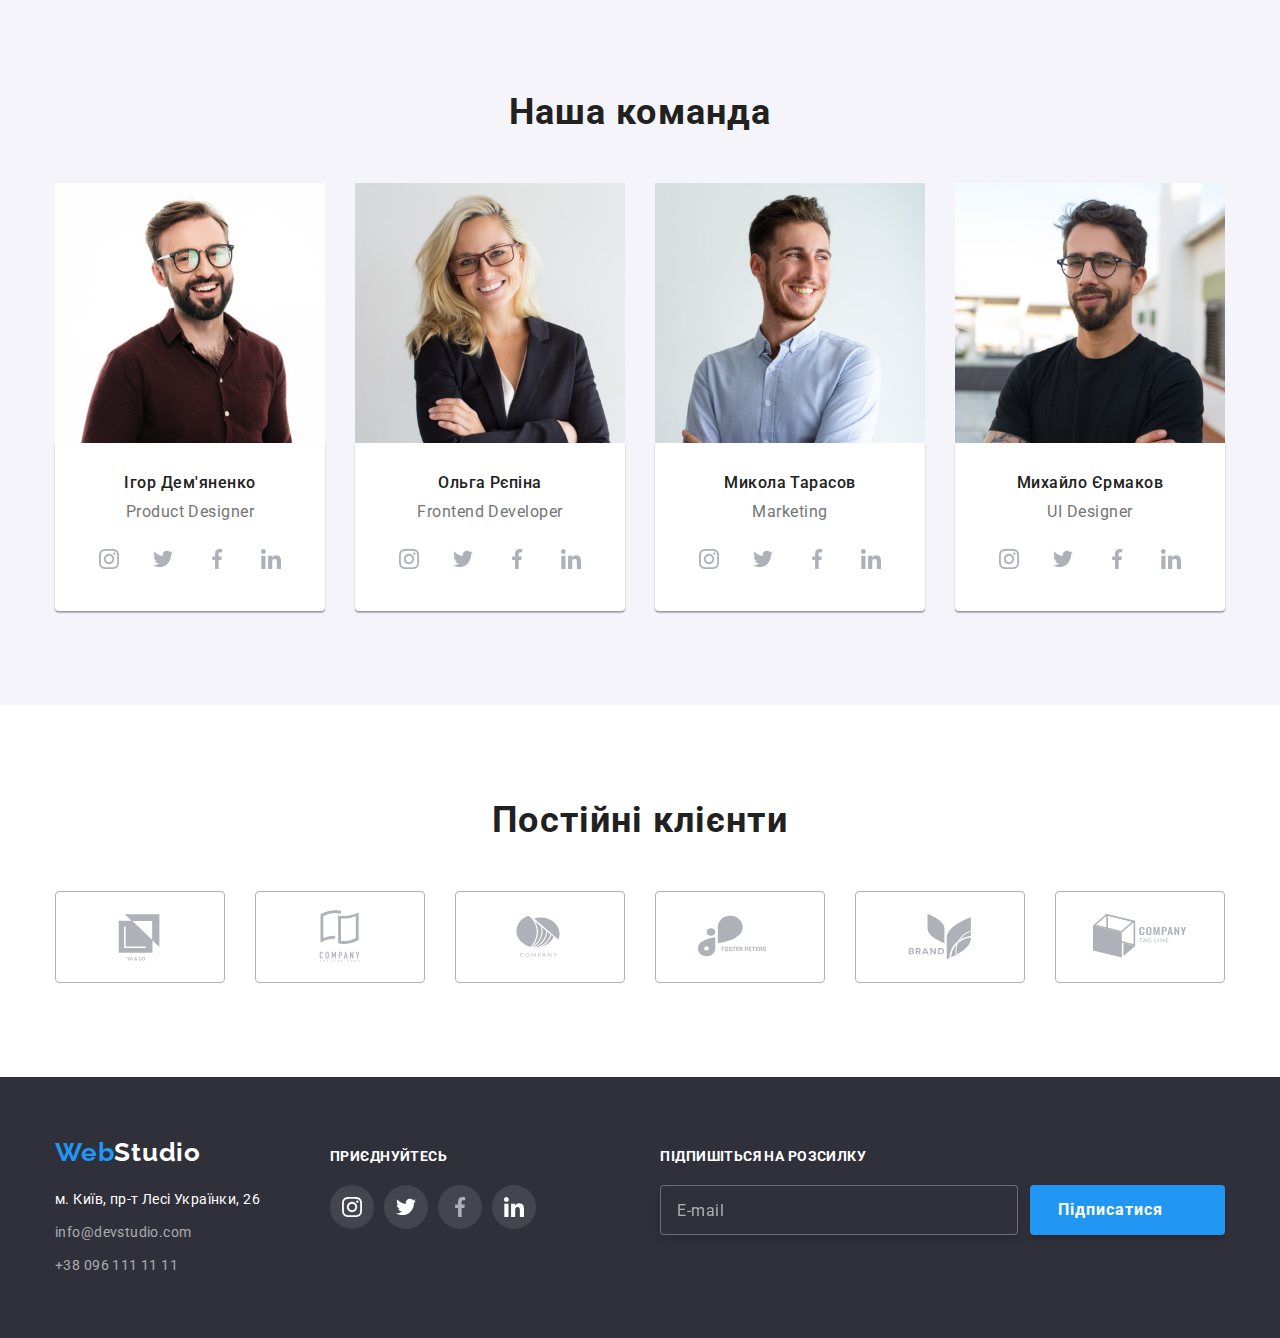
==== commit ecc62e44: "закінчила футер" ====
--- a/index.html
+++ b/index.html
@@ -393,6 +393,18 @@
             </li>
         </ul>
     </div>
+    <form class="footer-form">
+       <h3 class="footer-form-title">Підпишіться на розсилку</h3>
+       <div class="footer-form-field">
+        <input type="email" class="footer-input" placeholder="E-mail" name="mail">
+        <button type="submit" class="footer-form-btn">Підписатися
+            <svg class="icon-send" width="24px" height="24px">
+                <use href="./images/sprite.svg#icon-send"></use>
+            </svg>
+        </button>
+       </div>
+      
+    </form>
     </div>
 </footer>
 <!-- модальне вікно -->
@@ -442,16 +454,22 @@
             </div>
             
             <div class="check-field">
-                <input type="checkbox" class="input-check" name="check-policy" id="check-policy" value="true">
+                <input type="checkbox" class="input-check visually-hidden"  name="check-policy" id="check-policy" value="true" required>
             <label for="check-policy" class="check-text">
                 <span>
                     <svg class="icon-check-mark" width="11" height="8">
                         <use href="./images/sprite.svg#icon-check-mark"></use>
                     </svg>
-                </span>Погоджуюся з розсилкою та приймаю 
+                </span>Погоджуюся з розсилкою та приймаю
                 <a href="" class="check-link link">Умови договору</a>
+                
+                
             </label>
             </div>
+            <div class="button-send">
+                <button type="submit" class="form-btn">Відправити</button>
+            </div>
+            
         </form>
     </div>
 </div>
--- a/css/styles.css
+++ b/css/styles.css
@@ -665,7 +665,7 @@
     letter-spacing: 0.01em;
     color: rgba(117, 117, 117, 0.5);
 }
-.input-wrap{
+.input-wrap {
     position: relative;
 }
 .input-icon {
@@ -694,11 +694,11 @@
     color: var(--text-color);
 }
 .check-link {
-    font-size: 14px;
-    line-height: 1.71;
-    letter-spacing: 0.03em;
-    text-decoration-line: underline;
-    color: var(--accent);
+   color: var(--accent);
+}
+.check-text::after {
+    
+
 }
 .icon-check-mark {
     fill: transparent;
@@ -713,6 +713,104 @@
     align-items: center;
     justify-content: center;
     margin-right: 7px;
+    transition: border 250ms cubic-bezier(0.4, 0, 0.2, 1);
+}
+.input-check:checked + .check-text span {
+    background-color: var(--accent);
+    border-color: var(--accent);
+}
+.input-check:checked + .check-text .icon-check-mark {
+    fill: #FFFFFF;
+}
+.input-check:focus + .check-text span {
+    border-color: var(--accent);
+}
+.form-btn {
+    display: inline-block;
+    font-family: inherit;
+    min-width: 200px;
+    padding: 10px 52px;
+    font-weight: 700;
+    font-size: 16px;
+    line-height: 1.88;
+    letter-spacing: 0.06em;
+    color: #FFFFFF;
+    background-color: var(--accent);
+    box-shadow: 0px 4px 4px rgba(0, 0, 0, 0.15);
+    border-radius: 4px;
+    border: transparent;
+    cursor: pointer;
+    transition: background-color 250ms cubic-bezier(0.4, 0, 0.2, 1);   
+}
+.button-send {
+    display: flex;
+    align-items: center;
+    justify-content: center;
+}
+
+.form-btn:hover,
+.form-btn:focus {
+background-color: #188CE8; 
+}
+ /*-----------footer-form------ */
+.footer-form-title {
+    margin-bottom: 20px;
+    font-weight: 700;
+    font-size: 14px;
+    line-height: 1.14;
+    letter-spacing: 0.03em;
+    text-transform: uppercase;
+    color: #FFFFFF;
+}
+.footer-input {
+    width: 358px;
+    height: 50px;
+    padding-left: 16px;
+    padding-top: 15px;
+    padding-bottom: 15px;
+    background-color: #2F303A;
+    border: 1px solid rgba(255, 255, 255, 0.3);
+    filter: drop-shadow(0px 4px 4px rgba(0, 0, 0, 0.15));
+    border-radius: 4px;
+    color: var(--footer-text-color);
+    
+}
+.footer-input::placeholder {
+    font-size: 16px;
+    line-height: 1.25;
+    letter-spacing: 0.03em;
+    color: rgba(255, 255, 255, 0.6);
+}
+.footer-form {
+    margin-left: auto;
+}
+.footer-form-field {
+    display: flex;
+    gap: 12px;
+}
+.footer-form-btn {
+    display: flex;
+    align-items: center;
+    padding: 10px 28px;
+    font-weight: 700;
+    font-size: 16px;
+    line-height: 1.88;
+    text-align: center;
+    letter-spacing: 0.06em;
+    color: #FFFFFF;
+    background-color: var(--accent);
+    box-shadow: 0px 4px 4px rgba(0, 0, 0, 0.15);
+    border-radius: 4px;
+    cursor: pointer;
+    border: transparent;
+}
+.icon-send {
+   fill: #FFFFFF;
+   margin-left: 10px;
+}
+.footer-form-btn:hover,
+.footer-form-btn:focus {
+    background-color: #188CE8;
 }
 /* -------portfolio-------- */
 .header-nav .portfolio-link {
